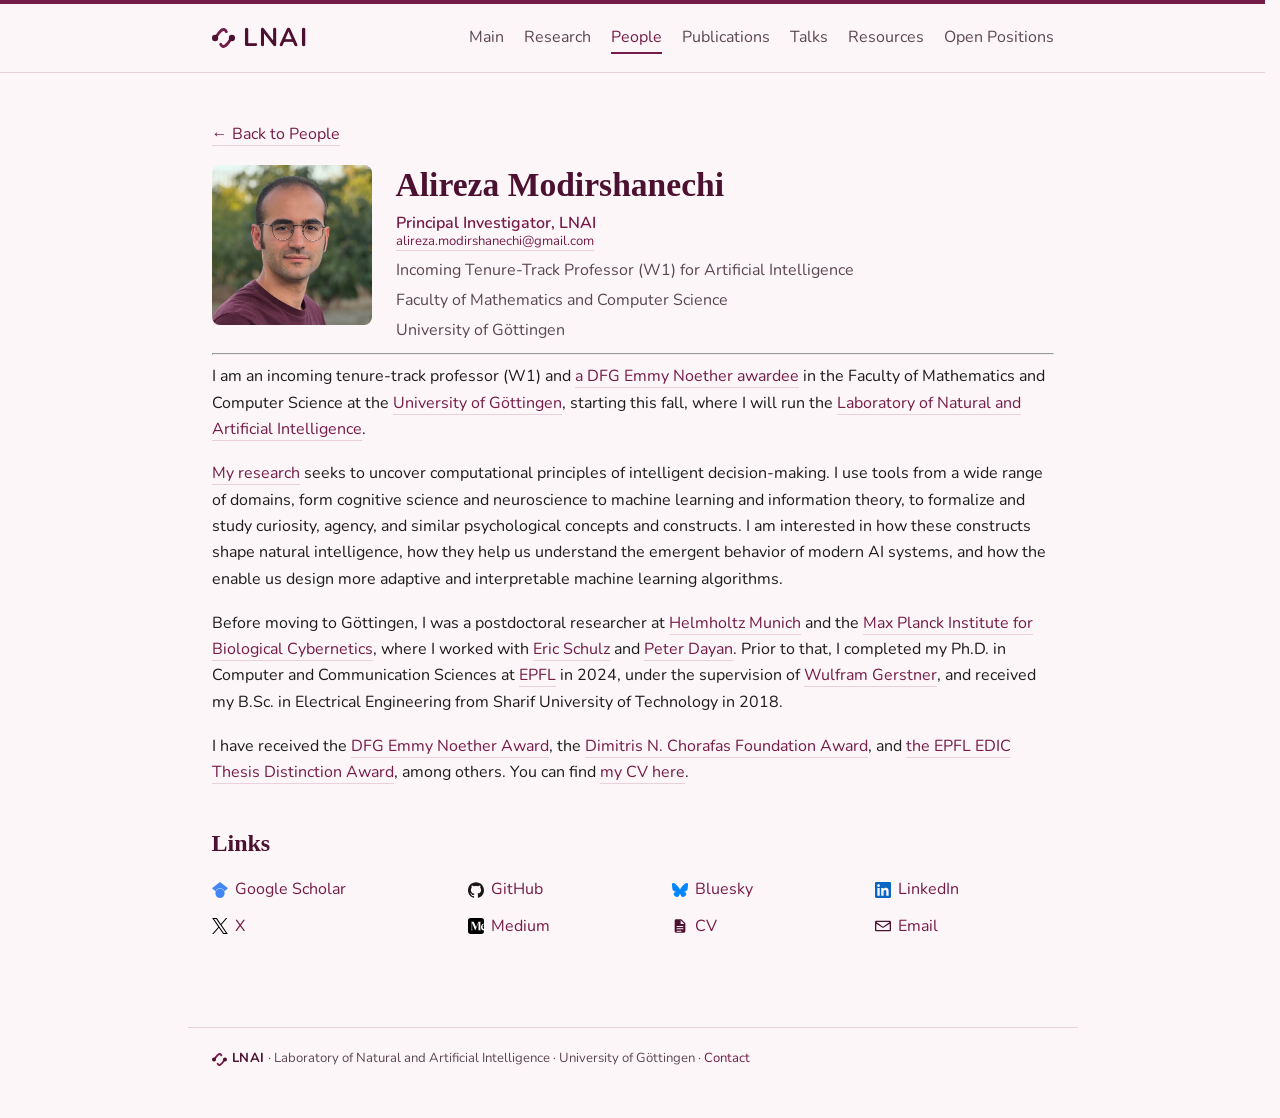
==== alireza.html @ 3a018d83 "small updates" ====
<!DOCTYPE html>
<html lang="en">
<head>
  <meta charset="utf-8">
  <meta name="viewport" content="width=device-width, initial-scale=1">
  <title>Alireza Modirshanechi — LNAI</title>
  <meta name="description" content="About Alireza Modirshanechi, Principal Investigator of LNAI.">
  <link rel="icon" href="img/favicon.svg" type="image/svg+xml">
  <link rel="preconnect" href="https://fonts.googleapis.com">
  <link rel="preconnect" href="https://fonts.gstatic.com" crossorigin>
  <link href="https://fonts.googleapis.com/css2?family=Nunito:ital,wght@0,400;0,600;0,700;0,800;1,400;1,700&display=swap" rel="stylesheet">
  <link rel="stylesheet" href="styles.css">
</head>
<body>
  <a class="skip-link" href="#content">Skip to content</a>

  <header class="site-header">
    <div class="site-header__inner">
      <a class="brand" href="index.html" aria-label="Laboratory of Natural and Artificial Intelligence — home">
        <img class="brand-icon" src="img/lnai-mark.svg" alt=""><span class="brand-word">LNAI</span>
      </a>
      <nav class="nav" aria-label="Primary">
        <a href="index.html">Main</a>
        <a href="research.html">Research</a>
        <a href="people.html" aria-current="page">People</a>
        <a href="publications.html">Publications</a>
        <a href="talks.html">Talks</a>
        <a href="resources.html">Resources</a>
        <a href="open-positions.html">Open Positions</a>
      </nav>
    </div>
  </header>

  <main id="content" tabindex="-1">
    <article class="card">
      <p><a href="people.html">← Back to People</a></p>

      <div class="pi-header">
        <img src="img/people/alireza.jpg" alt="Alireza Modirshanechi">
        <div class="pi-header-text">
          <h1>Alireza Modirshanechi</h1>
          <p class="role">Principal Investigator, LNAI</p>
          <p class="pi-email"><a href="mailto:alireza.modirshanechi@gmail.com" data-contact-email data-contact-email-text>alireza.modirshanechi@gmail.com</a></p>
          <p>Incoming Tenure-Track Professor (W1) for Artificial Intelligence</p>
          <p>Faculty of Mathematics and Computer Science</p>
          <p style="margin-bottom:0;">University of Göttingen</p>
        </div>
      </div>
      <hr class="rule">

      <p>
        I am an incoming tenure-track professor (W1) and <a href="https://www.dfg.de/en/research-funding/funding-initiative/ai-initiative/enp-projects">a DFG Emmy Noether awardee</a> in the Faculty of Mathematics and Computer Science at the <a href="https://www.uni-goettingen.de/en/1.html">University of Göttingen</a>, starting this fall, where I will run the <a href="index.html">Laboratory of Natural and Artificial Intelligence</a>.
      </p>

      <p>
        <a href="research.html">My research</a> seeks to uncover computational principles of intelligent decision-making.
        I use tools from a wide range of domains, form cognitive science and neuroscience to machine learning and information theory, to formalize and study curiosity, agency, and similar psychological concepts and constructs.
        I am interested in how these constructs shape natural intelligence, how they help us understand the emergent behavior of modern AI systems, and how the enable us design more adaptive and interpretable machine learning algorithms.
      </p>

      <p>
        Before moving to Göttingen, I was a postdoctoral researcher at <a href="https://www.helmholtz-munich.de/en/">Helmholtz Munich</a> and the <a href="https://www.kyb.tuebingen.mpg.de/de">Max Planck Institute for Biological Cybernetics</a>, where I worked with <a href="https://hcai-munich.com/eric.html">Eric Schulz</a> and <a href="https://www.mpg.de/12309370/biological-cybernetics-dayan">Peter Dayan</a>.
        Prior to that, I completed my Ph.D. in Computer and Communication Sciences at <a href="https://www.epfl.ch/en/">EPFL</a> in 2024, under the supervision of <a href="https://lcnwww.epfl.ch/gerstner/">Wulfram Gerstner</a>, and received my B.Sc. in Electrical Engineering from Sharif University of Technology in 2018.
      </p>

      <p>
        I have received the <a href="https://www.dfg.de/en/research-funding/funding-initiative/ai-initiative/enp-projects">DFG Emmy Noether Award</a>, the <a href="https://actu.epfl.ch/news/dimitris-n-chorafas-foundation-award-2024-alireza-/">Dimitris N. Chorafas Foundation Award</a>, and <a href="https://www.epfl.ch/education/phd/phd-awards/thesis-distinction/">the EPFL EDIC Thesis Distinction Award</a>, among others.
        You can find <a href="https://drive.google.com/file/d/1IviemqePbzxjohiMUHz2gRvx0_0wtVuL/view?usp=sharing" data-cv-link>my CV here</a>.
      </p>
      

      <h2>Links</h2>
      <div class="pi-links">
        <a class="link-row" href="https://scholar.google.ch/citations?user=ysDOYB8AAAAJ&hl=en"><img class="link-icon" src="img/icons/google-scholar.svg" alt="">Google Scholar</a>
        <a class="link-row" href="https://github.com/modirshanechi"><img class="link-icon" src="img/icons/github.svg" alt="">GitHub</a>
        <a class="link-row" href="https://bsky.app/profile/modirshanechi.bsky.social"><img class="link-icon" src="img/icons/bluesky.svg" alt="">Bluesky</a>
        <a class="link-row" href="https://www.linkedin.com/in/alireza-modirshanechi/"><img class="link-icon" src="img/icons/linkedin.svg" alt="">LinkedIn</a>
        <a class="link-row" href="https://x.com/modirshanechi"><img class="link-icon" src="img/icons/x.svg" alt="">X</a>
        <a class="link-row" href="https://a-modirshanechi.medium.com/"><img class="link-icon" src="img/icons/medium.svg" alt="">Medium</a>
        <a class="link-row" href="https://drive.google.com/file/d/1IviemqePbzxjohiMUHz2gRvx0_0wtVuL/view?usp=sharing" data-cv-link><img class="link-icon" src="img/icons/document.svg" alt="">CV</a>
        <a class="link-row" href="mailto:alireza.modirshanechi@gmail.com" data-contact-email><img class="link-icon" src="img/icons/mail.svg" alt="">Email</a>
      </div>

    </article>
  </main>

  <footer class="site-footer">
    <span class="lab-mark"><img class="lab-mark-icon" src="img/lnai-mark.svg" alt="">LNAI</span> · Laboratory of Natural and Artificial Intelligence · University of Göttingen ·
    <a href="mailto:alireza.modirshanechi@gmail.com" data-contact-email>Contact</a>
  </footer>
  <script src="site-config.js" defer></script>
</body>
</html>
---- styles.css ----
/* =========================================================================
   LNAI (Laboratory of Natural and Artificial Intelligence) — stylesheet
   Minimal, academic, hackable. No build step, no dependencies.

   To re-theme the whole site, edit the CSS variables in :root below.
   Palette is taken from Alireza Modirshanechi's personal site (wine / maroon).
   ========================================================================= */

:root {
  /* Brand colors (from sites.google.com/view/modirsha) */
  --brand:        #4C1130; /* deep wine — headings, lab name */
  --brand-bright: #741B47; /* wine-magenta — links, accents */
  --brand-dark:   #360C22; /* darker wine — hovers */
  --brand-tint:   #EAD1DC; /* soft pink tint — fills */

  /* Neutrals */
  --ink:        #1C1C1C;   /* body text */
  --ink-soft:   #5B4753;   /* secondary text, wine-tinted grey */
  --line:       #E3D3DA;   /* hairline borders */
  --bg:         #FDF6F8;   /* very light pink-tinted page background */

  /* Type — Nunito (loaded via Google Fonts) for body/UI text everywhere,
     paired with a Georgia serif for the big editorial headings (h1/h2) —
     same pairing used on sites.google.com/view/modirsha. One scale, same
     two families, on every page. */
  --sans:  "Nunito", -apple-system, BlinkMacSystemFont, "Segoe UI", Roboto,
           Helvetica, Arial, sans-serif;
  --serif: Georgia, "Iowan Old Style", "Times New Roman", serif;

  /* Type scale — matches the proportions of sites.google.com/view/modirsha
     (16px body, ~1.15rem lead, ~0.82rem small print). Reuse these
     everywhere instead of one-off sizes so the whole site reads as one
     scale. */
  --fs-base: 16px;
  --fs-lead: 1.15rem;
  --fs-sm:   0.82rem;

  /* Layout */
  --container: 890px;
}

/* ---------- Reset-ish ---------------------------------------------------- */
*, *::before, *::after { box-sizing: border-box; }

html { -webkit-text-size-adjust: 100%; scrollbar-gutter: stable; }

body {
  margin: 0;
  font-family: var(--sans);
  font-size: var(--fs-base);
  line-height: 1.65;
  color: var(--ink);
  background: var(--bg);
  border-top: 4px solid var(--brand-bright);
}

/* ---------- Accessibility ----------------------------------------------- */
.skip-link {
  position: absolute;
  left: -9999px;
  top: 0;
  background: var(--brand);
  color: #fff;
  padding: 10px 16px;
  z-index: 100;
}
.skip-link:focus { left: 8px; top: 8px; }

:focus-visible {
  outline: 3px solid var(--brand-bright);
  outline-offset: 2px;
}
main:focus { outline: none; }

/* ---------- Header / nav ------------------------------------------------- */
.site-header {
  background: var(--bg);
  border-bottom: 1px solid var(--line);
}

.site-header__inner {
  max-width: var(--container);
  margin: 0 auto;
  padding: 18px 24px;
  display: flex;
  flex-wrap: wrap;
  align-items: center;
  justify-content: space-between;
  gap: 12px 24px;
}

.brand {
  text-decoration: none;
  border-bottom: 0;
  display: inline-flex;
  align-items: center;
  gap: 0.5em;
}
.brand-icon { height: 20px; width: auto; display: block; }
.brand-word {
  font-size: 1.6rem;
  font-weight: 700;
  color: var(--brand);
  letter-spacing: 0.06em;
  line-height: 1;
}
.brand:hover { opacity: 0.8; }

/* reusable inline "LNAI" mark for footers etc. */
.lab-mark {
  display: inline-flex;
  align-items: center;
  vertical-align: middle;
  gap: 0.35em;
  white-space: nowrap;
  color: var(--brand);
  font-weight: 700;
  letter-spacing: 0.04em;
}
.lab-mark-icon { height: 13px; width: auto; display: block; }

.nav {
  display: flex;
  flex-wrap: wrap;
  gap: 4px 20px;
}
.nav a {
  font-size: 1rem;
  color: var(--ink-soft);
  text-decoration: none;
  padding: 2px 0;
  border-bottom: 2px solid transparent;
}
.nav a:hover { color: var(--brand-bright); }
.nav a[aria-current="page"] {
  color: var(--brand-bright);
  border-bottom-color: var(--brand-bright);
}

/* ---------- Main content area ------------------------------------------- */
main {
  max-width: var(--container);
  margin: 40px auto;
  padding: 0 24px;
}

.card {
  padding: 8px 0 48px;
}

/* ---------- Photo / figure ---------------------------------------------- */
.photo {
  margin: 2rem 0 0;
}
.photo img {
  display: block;
  width: 100%;
  height: auto;
  border-radius: 4px;
}
.photo figcaption {
  margin-top: 8px;
  color: var(--ink-soft);
  font-size: var(--fs-sm);
}

/* ---------- Typography --------------------------------------------------- */
h1 {
  font-family: var(--serif);
  font-weight: 700;
  font-size: 2.1rem;
  line-height: 1.2;
  color: var(--brand);
  margin: 0 0 0.5rem;
}
h1 + .rule {
  width: 64px;
  height: 3px;
  background: var(--brand-bright);
  border: 0;
  margin: 0 0 1.6rem;
}

h2 {
  font-family: var(--serif);
  font-weight: 700;
  font-size: 1.5rem;
  color: var(--brand);
  margin: 2.4rem 0 0.8rem;
}

h3 {
  font-size: 1.05rem;
  font-weight: 600;
  color: var(--ink);
  margin: 1.6rem 0 0.3rem;
}

p { margin: 0 0 1.1rem; }

.lead {
  font-size: var(--fs-lead);
  color: var(--ink-soft);
  line-height: 1.6;
}

.small { font-size: var(--fs-sm); }

a {
  color: var(--brand-bright);
  text-decoration: none;
  border-bottom: 1px solid var(--brand-tint);
}
a:hover { color: var(--brand-dark); border-bottom-color: var(--brand-bright); }

strong { color: var(--brand); }

/* ---------- Challenges list (Main page) --------------------------------- */
.challenges {
  margin: 0.8rem 0 0 1.2rem;
  padding: 0;
}
.challenges li {
  margin-bottom: 0.5rem;
}
.challenges .label {
  font-weight: 600;
  color: var(--brand);
}
.challenges li::marker,
.doclist li::marker { color: var(--brand); }

/* ---------- Featured PI card (People page) -------------------------------- */
.pi-feature {
  display: flex;
  align-items: center;
  gap: 24px;
  flex-wrap: wrap;
  padding: 20px 24px;
  margin: 1.2rem 0 2.2rem;
  background: rgba(76,17,48,0.04);
  border: 1px solid var(--line);
  border-radius: 6px;
}
.pi-feature img {
  width: 100px;
  height: 100px;
  object-fit: cover;
  border-radius: 50%;
  flex-shrink: 0;
}
.pi-feature .name { font-weight: 600; color: var(--brand); font-size: 1.1rem; }
.pi-feature .role { color: var(--ink-soft); margin-top: 2px; }
.pi-feature .links { margin-top: 6px; font-size: var(--fs-sm); }

/* ---------- People grid (open positions) ---------------------------------- */
.people-grid {
  display: grid;
  grid-template-columns: repeat(3, 1fr);
  gap: 28px 24px;
  margin: 1.2rem 0 0;
}
.person {
  text-align: center;
}
.person .avatar {
  display: flex;
  align-items: center;
  justify-content: center;
  width: 110px;
  height: 110px;
  margin: 0 auto 12px;
  border-radius: 50%;
  background: var(--brand-tint);
  color: var(--brand-dark);
  font-size: 1.6rem;
  font-weight: 700;
  object-fit: cover;
  overflow: hidden;
}
.person .name { font-weight: 600; color: var(--brand); }
.person .role { font-size: var(--fs-sm); color: var(--ink-soft); }
.person .links { font-size: var(--fs-sm); margin-top: 4px; }

/* Open position slots — a hollow dashed circle that reads as an invitation */
.person--open .avatar {
  background: transparent;
  border: 2px solid var(--brand);
  color: var(--brand);
}
.person--open .avatar-icon { width: 56px; height: 56px; }

/* ---------- Reading list (Resources page) -------------------------------- */
/* Each entry: linked title, then an italic byline, then an optional bold
   note — same stack and square-bullet indent as the personal site. */
.doclist { list-style: square; margin: 0.6rem 0 0 1.1rem; padding: 0; }
.doclist li { margin-bottom: 0.55rem; }
.doclist .byline,
.doclist .note {
  display: block;
  font-size: var(--fs-sm);
  line-height: 1.3;
  color: var(--ink-soft);
}
.doclist .byline { font-style: italic; margin-top: 1px; }
.doclist .note { font-weight: 700; margin-top: 1px; }
.acro { color: var(--brand); font-weight: 700; }

/* ---------- Publication list (title / authors / venue stacked) ---------- */
.pub-list { list-style: none; margin: 0.8rem 0 0; padding: 0; }
.pub-list li {
  padding: 8px 8px;
  margin: 0 -8px;
  border-bottom: 1px solid var(--line);
  border-radius: 4px;
  transition: background-color 0.15s ease;
}
.pub-list li:hover { background: rgba(76,17,48,0.035); }
.pub-list li:last-child { border-bottom: 0; }
.pub-title { display: block; font-weight: 600; color: var(--brand); line-height: 1.3; }

/* Entries with a journal-cover thumbnail (see Publications page) */
.pub-item--cover { display: flex; flex-direction: row-reverse; gap: 14px; align-items: flex-start; }
.pub-cover {
  width: 64px;
  height: auto;
  border-radius: 3px;
  border: 1px solid var(--line);
  flex-shrink: 0;
  margin-top: 2px;
}
.pub-item--cover .pub-body { flex: 1; min-width: 0; }

/* Key Publications — highlighted card, star-marked titles */
.pub-list--key {
  background: rgba(76,17,48,0.045);
  border: 1px solid var(--line);
  border-radius: 6px;
  padding: 4px 14px;
  margin-top: 1rem;
}
.pub-list--key li:hover { background: rgba(76,17,48,0.06); }
.pub-list--key .pub-title::before {
  content: "★";
  display: inline-block;
  margin-right: 0.4em;
  color: var(--brand-bright);
  font-size: 0.8em;
}
/* authors/venue/extra are indented under the title, like on the personal site */
.pub-authors,
.pub-venue,
.pub-extra {
  display: block;
  margin-top: 1px;
  padding-left: 1rem;
  color: var(--ink-soft);
  font-size: var(--fs-sm);
  font-style: italic;
  line-height: 1.3;
}
.pub-extra { font-style: normal; }

/* ---------- Homepage figure (robot + brain mark) --------------------------- */
.home-figure {
  margin: 2rem 0;
  text-align: center;
}
.home-figure img {
  display: block;
  width: 100%;
  max-width: 300px;
  height: auto;
  margin: 0 auto;
}

/* ---------- Hero illustration (Resources page) --------------------------- */
.hero-figure {
  margin: 0.4rem 0 1.6rem;
  text-align: center;
}
.hero-illustration {
  display: block;
  width: 100%;
  max-width: 380px;
  height: auto;
  border-radius: 6px;
  margin: 0 auto;
}
/* wide banner-shaped figures (e.g. a strip of portraits) span the full
   content width instead of being capped like a small square illustration */
.hero-figure--banner .hero-illustration {
  max-width: 100%;
  aspect-ratio: 4 / 1;
  object-fit: cover;
}

/* ---------- Resource sections (Resources page) ---------------------------
   Each topic gets its own tinted card with alternating background, echoing
   the banded sections of the personal site while staying inside our card
   system rather than going full-bleed. */
.resource-block {
  position: relative;
  padding: 1.5rem 1.75rem;
  margin: 0 0 1.75rem;
  border-radius: 8px;
}
.resource-block h2 { margin-top: 0; }
.resource-block:nth-of-type(odd) {
  background: rgba(76,17,48,0.05);
}
.resource-block:nth-of-type(even) {
  background: rgba(234,209,220,0.32);
}

/* Domain icon (Research page) — tucked into the bottom-right corner of
   each box; extra bottom padding keeps it clear of the list above it. */
.resource-block:has(.block-icon) { padding-bottom: 4.75rem; }
.block-icon {
  position: absolute;
  right: 1.6rem;
  bottom: 1.3rem;
  width: 46px;
  height: auto;
  opacity: 0.92;
}
/* the brain/robot illustrations read smaller than the sigma glyph at the
   same width, so give them a bit more size to feel visually consistent */
.block-icon[src$="brain.svg"],
.block-icon[src$="robot.svg"] {
  width: 62px;
}
.hero-figure figcaption {
  margin-top: 8px;
  color: var(--ink-soft);
  font-size: var(--fs-sm);
  font-style: italic;
}

/* ---------- PI subpage header -------------------------------------------- */
.pi-header {
  display: flex;
  gap: 24px;
  align-items: flex-start;
  flex-wrap: wrap;
  margin-bottom: 0.6rem;
}
.pi-header img {
  width: 160px;
  height: 160px;
  object-fit: cover;
  border-radius: 8px;
  flex-shrink: 0;
}
.pi-header .pi-header-text { flex: 1; min-width: 240px; }
.pi-header h1 { margin-bottom: 0.5rem; }
.pi-header .pi-header-text p {
  margin: 0 0 0.25rem;
  color: var(--ink-soft);
}
.pi-header .pi-header-text .role {
  color: var(--brand-bright);
  font-weight: 600;
  line-height: 1.2;
  margin-bottom: 0.1rem;
}
.pi-header .pi-header-text .pi-email {
  font-size: var(--fs-sm);
  line-height: 1.2;
  margin-bottom: 0.4rem;
}

.pi-links { display: grid; grid-template-columns: repeat(4, auto); gap: 10px 28px; margin-top: 8px; }
.pi-links .link-row { display: inline-flex; align-items: center; gap: 0.45em; border-bottom: 0; }
.pi-links .arrow { color: var(--ink-soft); }
.pi-links .link-icon { width: 16px; height: 16px; }

/* ---------- Talk cards with thumbnails ------------------------------------ */
.talk-grid {
  display: grid;
  grid-template-columns: repeat(auto-fill, minmax(260px, 1fr));
  gap: 28px 24px;
  margin: 1.2rem 0 0;
}
.talk-card {
  display: block;
  text-decoration: none;
  border-bottom: 0;
}
.talk-card img {
  width: 100%;
  height: auto;
  aspect-ratio: 16 / 9;
  object-fit: cover;
  border-radius: 4px;
  border: 1px solid var(--line);
  display: block;
  margin-bottom: 10px;
}
.talk-card .talk-title { font-weight: 600; color: var(--brand); display: block; }
.talk-card .talk-meta { color: var(--ink-soft); font-size: var(--fs-sm); display: block; margin-top: 2px; }
.talk-card:hover .talk-title { color: var(--brand-bright); }
.talk-card:hover img { opacity: 0.88; }

/* ---------- Simple link lists (Open Positions / Talks) ------------------ */
.linklist { list-style: none; margin: 0.4rem 0 0; padding: 0; }
.linklist li { padding: 7px 0; border-bottom: 1px solid var(--line); }
.linklist li:last-child { border-bottom: 0; }
.linklist .meta { color: var(--ink-soft); font-size: var(--fs-sm); }

/* ---------- Callout (Open Positions) ------------------------------------ */
.callout {
  background: rgba(76,17,48,0.05);
  border: 1px solid var(--line);
  border-radius: 4px;
  padding: 20px 24px;
  margin: 1.4rem 0;
}

.button {
  display: inline-block;
  background: var(--brand);
  color: #fff;
  padding: 11px 22px;
  border-radius: 4px;
  border: 0;
  text-decoration: none;
  font-weight: 600;
}
.button:hover { background: var(--brand-dark); color: #fff; }

/* editorial helper for placeholders you should fill in */
.todo {
  background: #fffbe6;
  border: 1px dashed #d6c560;
  color: #6b5d00;
  font-size: var(--fs-sm);
  padding: 2px 7px;
  border-radius: 3px;
}

/* ---------- Footer ------------------------------------------------------- */
.site-footer {
  max-width: var(--container);
  margin: 8px auto 48px;
  padding: 20px 24px 0;
  border-top: 1px solid var(--line);
  color: var(--ink-soft);
  font-size: var(--fs-sm);
}
.site-footer a { border-bottom: 0; }

/* ---------- Responsive --------------------------------------------------- */
@media (max-width: 640px) {
  body { font-size: 15px; }
  h1 { font-size: 1.6rem; }
  .site-header__inner { padding: 16px 20px; }
  main { padding: 0 16px; }
  .people-grid { grid-template-columns: repeat(2, 1fr); }
  .pi-feature { text-align: center; justify-content: center; }
  .pi-links { grid-template-columns: repeat(2, auto); }
}
@media (max-width: 420px) {
  .people-grid { grid-template-columns: 1fr; }
  .pi-links { grid-template-columns: 1fr; }
}
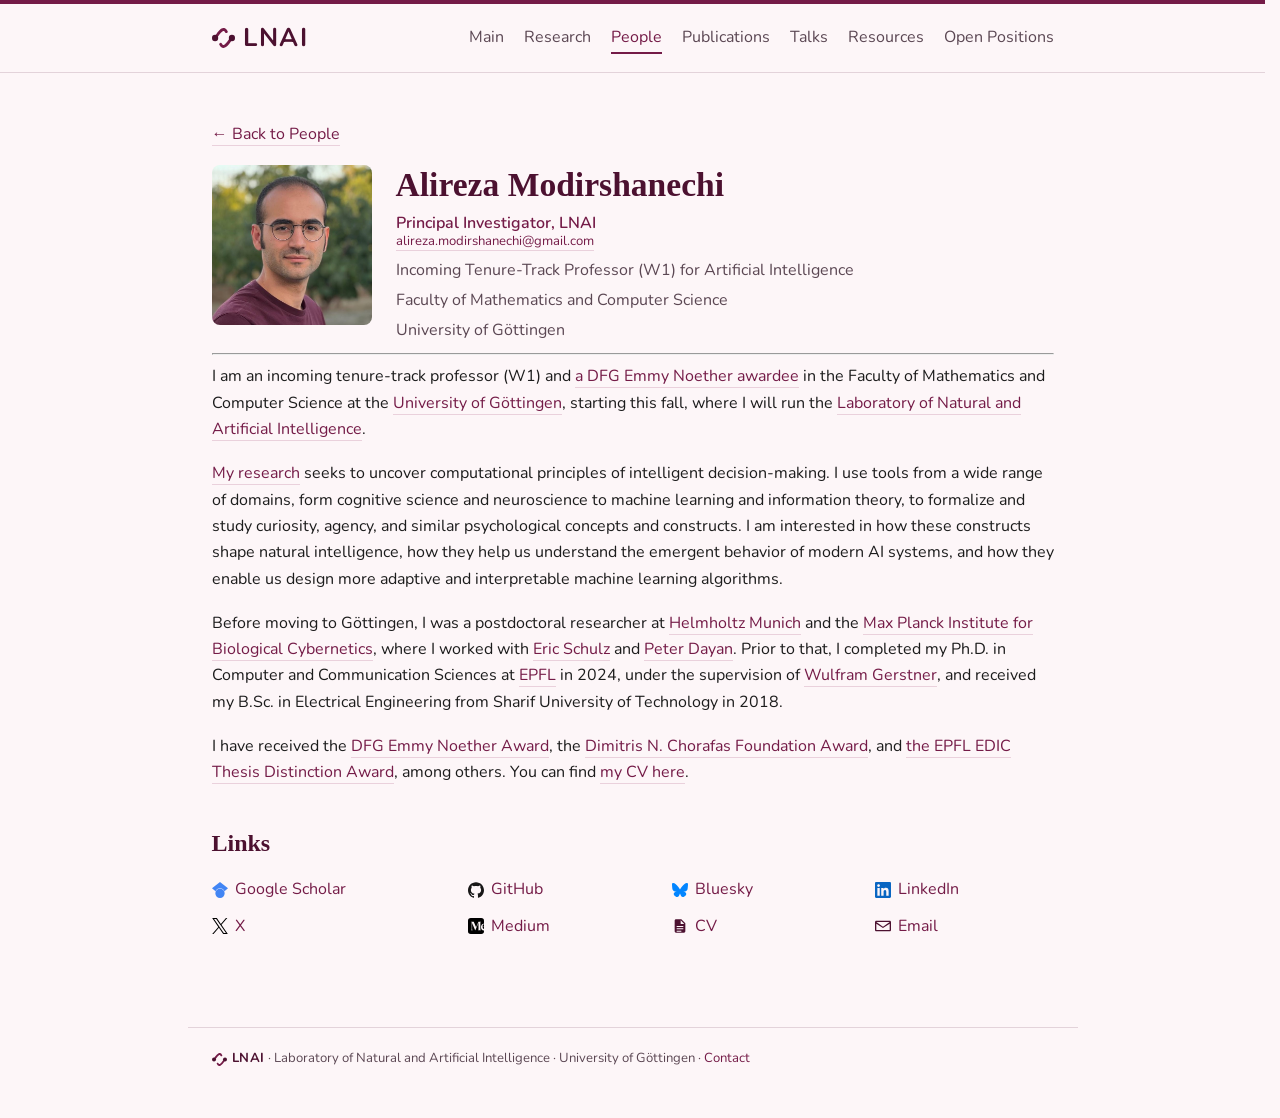
==== commit 6db85f01: "updated CV" ====
--- a/alireza.html
+++ b/alireza.html
@@ -55,7 +55,7 @@
       <p>
         <a href="research.html">My research</a> seeks to uncover computational principles of intelligent decision-making.
         I use tools from a wide range of domains, form cognitive science and neuroscience to machine learning and information theory, to formalize and study curiosity, agency, and similar psychological concepts and constructs.
-        I am interested in how these constructs shape natural intelligence, how they help us understand the emergent behavior of modern AI systems, and how the enable us design more adaptive and interpretable machine learning algorithms.
+        I am interested in how these constructs shape natural intelligence, how they help us understand the emergent behavior of modern AI systems, and how they enable us design more adaptive and interpretable machine learning algorithms.
       </p>
 
       <p>
@@ -65,7 +65,7 @@
 
       <p>
         I have received the <a href="https://www.dfg.de/en/research-funding/funding-initiative/ai-initiative/enp-projects">DFG Emmy Noether Award</a>, the <a href="https://actu.epfl.ch/news/dimitris-n-chorafas-foundation-award-2024-alireza-/">Dimitris N. Chorafas Foundation Award</a>, and <a href="https://www.epfl.ch/education/phd/phd-awards/thesis-distinction/">the EPFL EDIC Thesis Distinction Award</a>, among others.
-        You can find <a href="https://drive.google.com/file/d/1IviemqePbzxjohiMUHz2gRvx0_0wtVuL/view?usp=sharing" data-cv-link>my CV here</a>.
+        You can find <a href="people/alireza/cv.pdf" data-cv-link>my CV here</a>.
       </p>
       
 
@@ -77,7 +77,7 @@
         <a class="link-row" href="https://www.linkedin.com/in/alireza-modirshanechi/"><img class="link-icon" src="img/icons/linkedin.svg" alt="">LinkedIn</a>
         <a class="link-row" href="https://x.com/modirshanechi"><img class="link-icon" src="img/icons/x.svg" alt="">X</a>
         <a class="link-row" href="https://a-modirshanechi.medium.com/"><img class="link-icon" src="img/icons/medium.svg" alt="">Medium</a>
-        <a class="link-row" href="https://drive.google.com/file/d/1IviemqePbzxjohiMUHz2gRvx0_0wtVuL/view?usp=sharing" data-cv-link><img class="link-icon" src="img/icons/document.svg" alt="">CV</a>
+        <a class="link-row" href="people/alireza/cv.pdf" data-cv-link><img class="link-icon" src="img/icons/document.svg" alt="">CV</a>
         <a class="link-row" href="mailto:alireza.modirshanechi@gmail.com" data-contact-email><img class="link-icon" src="img/icons/mail.svg" alt="">Email</a>
       </div>
 
--- a/styles.css
+++ b/styles.css
@@ -529,6 +529,24 @@
 }
 .button:hover { background: var(--brand-dark); color: #fff; }
 
+.button--ad {
+  display: inline-flex;
+  align-items: center;
+  gap: 7px;
+  border-radius: 999px;
+  padding: 9px 20px 9px 18px;
+  font-size: var(--fs-sm);
+  box-shadow: 0 2px 8px rgba(76,17,48,0.28);
+  transition: transform 0.15s ease, box-shadow 0.15s ease, background 0.15s ease;
+}
+.button--ad svg { width: 14px; height: 14px; flex: none; transition: transform 0.15s ease; }
+.button--ad:hover {
+  background: var(--brand-bright);
+  transform: translateY(-1px);
+  box-shadow: 0 4px 12px rgba(76,17,48,0.36);
+}
+.button--ad:hover svg { transform: translateX(2px); }
+
 /* editorial helper for placeholders you should fill in */
 .todo {
   background: #fffbe6;
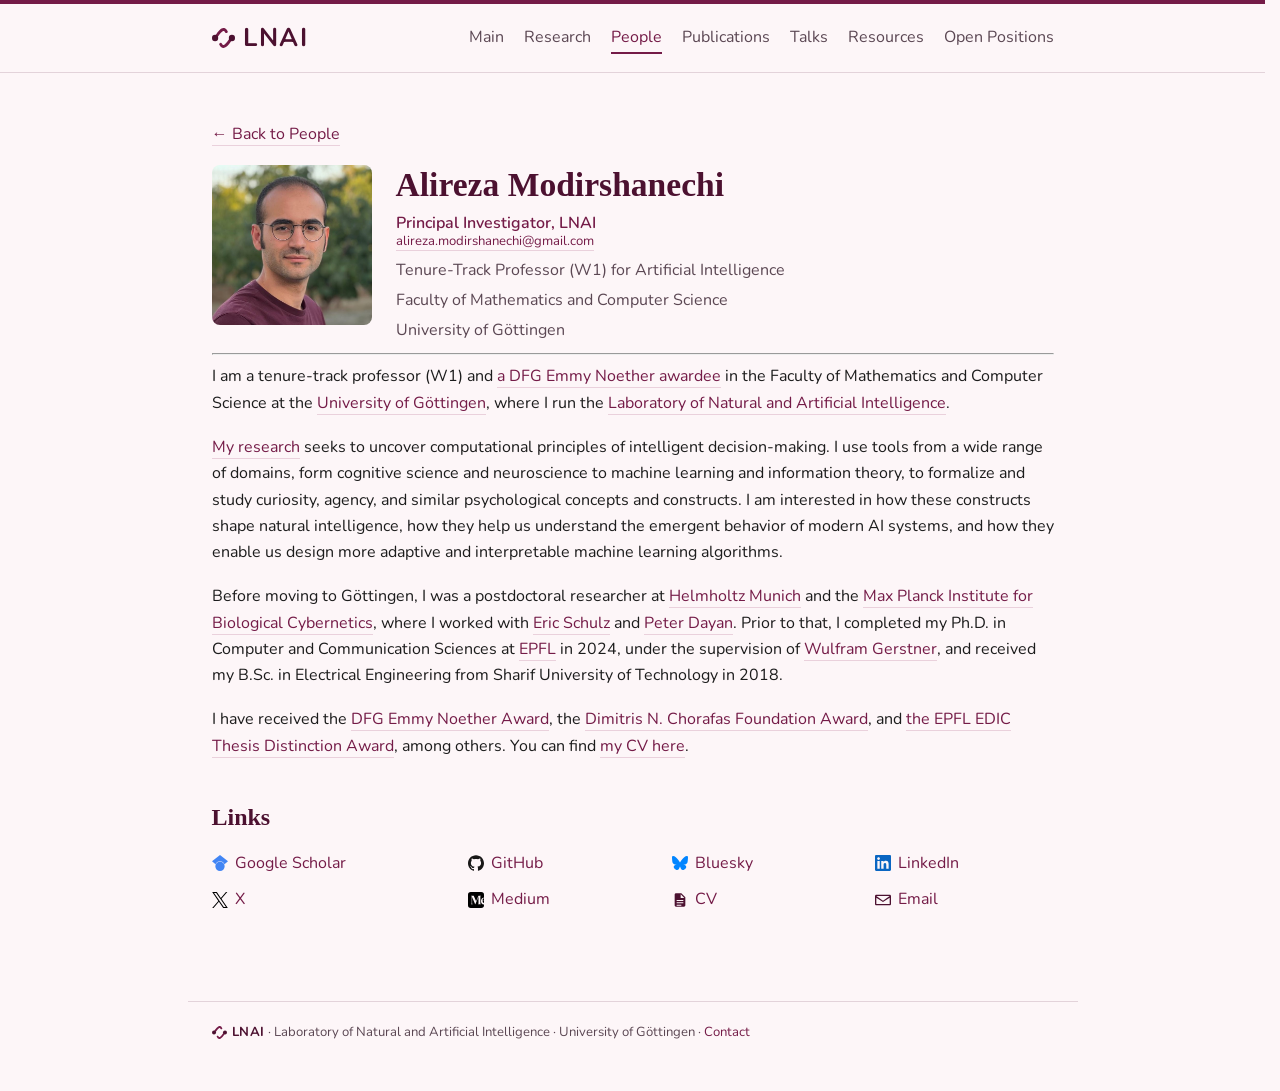
==== commit 24142b55: "small updates" ====
--- a/alireza.html
+++ b/alireza.html
@@ -41,7 +41,7 @@
           <h1>Alireza Modirshanechi</h1>
           <p class="role">Principal Investigator, LNAI</p>
           <p class="pi-email"><a href="mailto:alireza.modirshanechi@gmail.com" data-contact-email data-contact-email-text>alireza.modirshanechi@gmail.com</a></p>
-          <p>Incoming Tenure-Track Professor (W1) for Artificial Intelligence</p>
+          <p>Tenure-Track Professor (W1) for Artificial Intelligence</p>
           <p>Faculty of Mathematics and Computer Science</p>
           <p style="margin-bottom:0;">University of Göttingen</p>
         </div>
@@ -49,7 +49,7 @@
       <hr class="rule">
 
       <p>
-        I am an incoming tenure-track professor (W1) and <a href="https://www.dfg.de/en/research-funding/funding-initiative/ai-initiative/enp-projects">a DFG Emmy Noether awardee</a> in the Faculty of Mathematics and Computer Science at the <a href="https://www.uni-goettingen.de/en/1.html">University of Göttingen</a>, starting this fall, where I will run the <a href="index.html">Laboratory of Natural and Artificial Intelligence</a>.
+        I am a tenure-track professor (W1) and <a href="https://www.dfg.de/en/research-funding/funding-initiative/ai-initiative/enp-projects">a DFG Emmy Noether awardee</a> in the Faculty of Mathematics and Computer Science at the <a href="https://www.uni-goettingen.de/en/1.html">University of Göttingen</a>, where I run the <a href="index.html">Laboratory of Natural and Artificial Intelligence</a>.
       </p>
 
       <p>
--- a/styles.css
+++ b/styles.css
@@ -361,6 +361,19 @@
 }
 .pub-extra { font-style: normal; }
 
+.pub-badge {
+  display: inline-block;
+  margin: 4px 0 0 1rem;
+  padding: 1px 10px;
+  background: var(--brand-tint);
+  color: var(--brand);
+  font-weight: 700;
+  font-style: normal;
+  font-size: 0.7rem;
+  letter-spacing: 0.02em;
+  border-radius: 999px;
+}
+
 /* ---------- Homepage figure (robot + brain mark) --------------------------- */
 .home-figure {
   margin: 2rem 0;
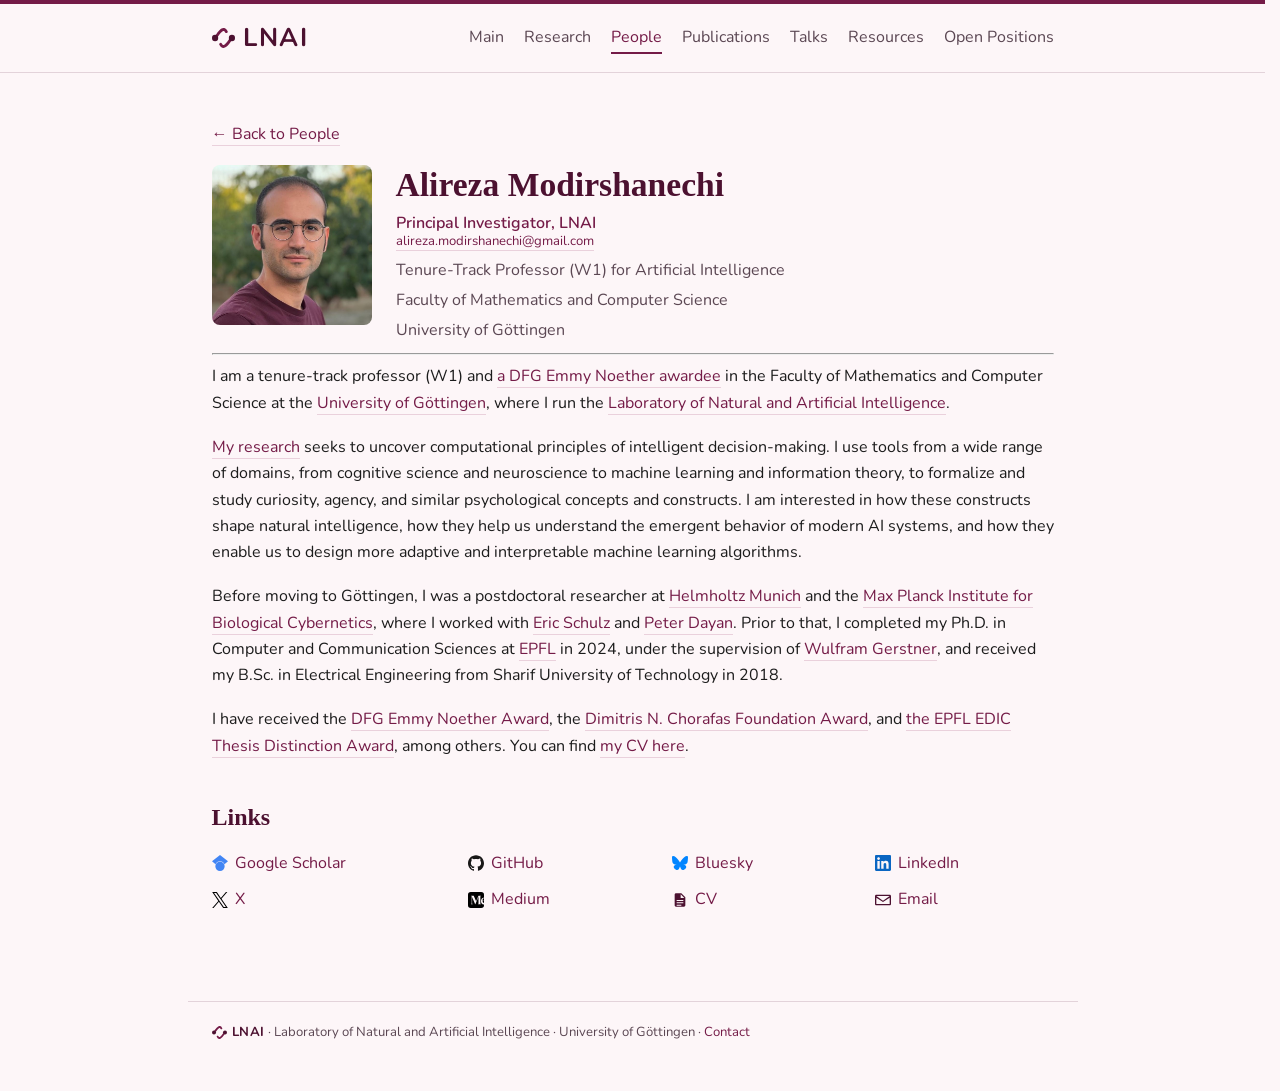
==== commit 8a5531a0: "typos fixed" ====
--- a/alireza.html
+++ b/alireza.html
@@ -54,8 +54,8 @@
 
       <p>
         <a href="research.html">My research</a> seeks to uncover computational principles of intelligent decision-making.
-        I use tools from a wide range of domains, form cognitive science and neuroscience to machine learning and information theory, to formalize and study curiosity, agency, and similar psychological concepts and constructs.
-        I am interested in how these constructs shape natural intelligence, how they help us understand the emergent behavior of modern AI systems, and how they enable us design more adaptive and interpretable machine learning algorithms.
+        I use tools from a wide range of domains, from cognitive science and neuroscience to machine learning and information theory, to formalize and study curiosity, agency, and similar psychological concepts and constructs.
+        I am interested in how these constructs shape natural intelligence, how they help us understand the emergent behavior of modern AI systems, and how they enable us to design more adaptive and interpretable machine learning algorithms.
       </p>
 
       <p>
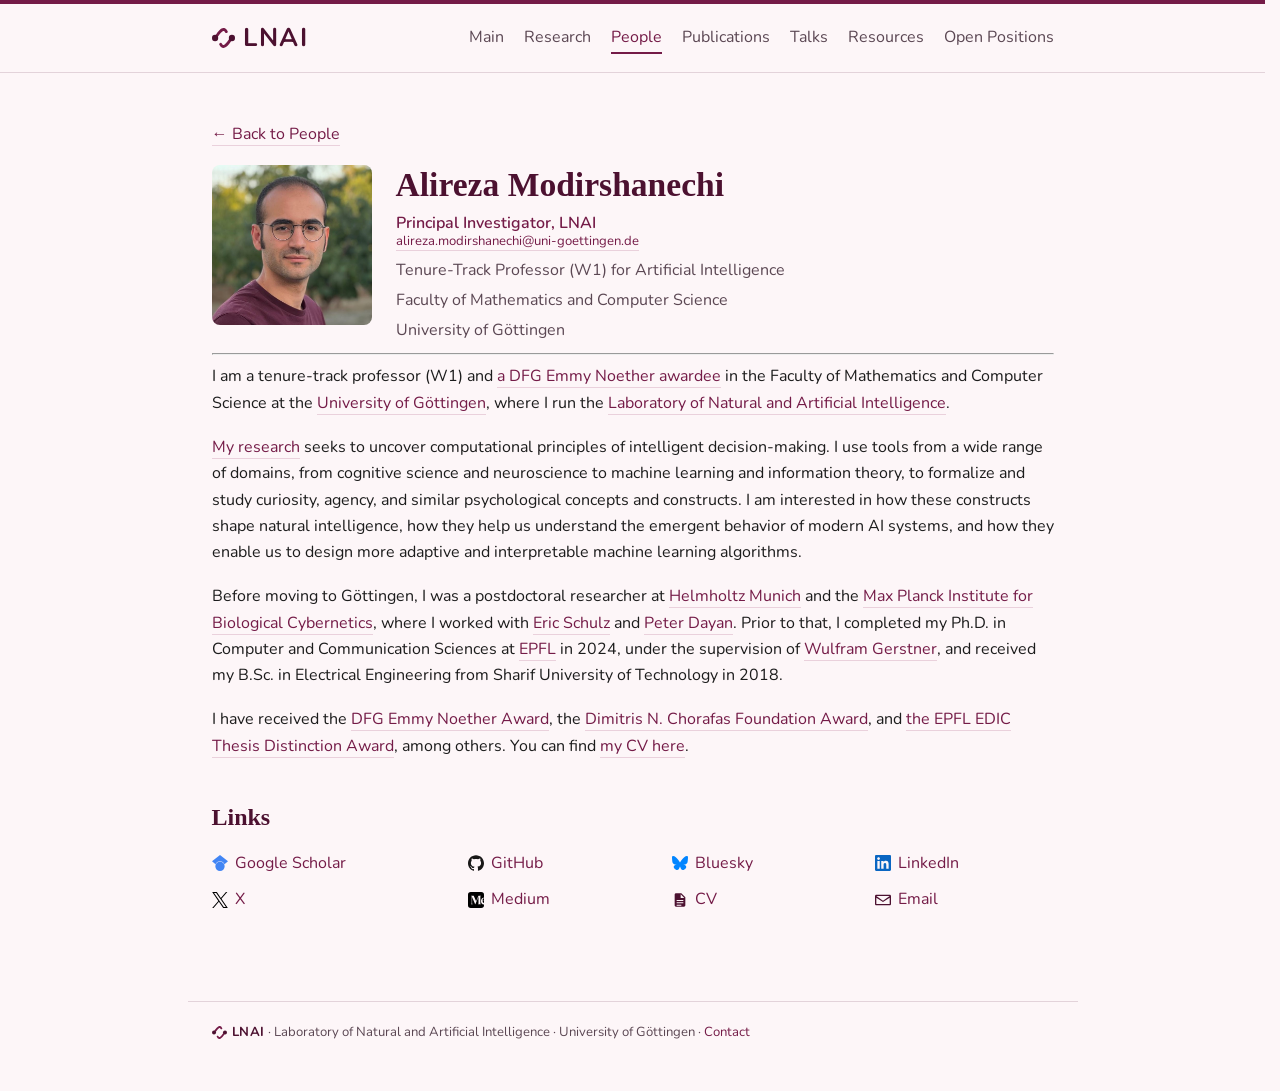
==== commit da404858: "typos fixed" ====
--- a/alireza.html
+++ b/alireza.html
@@ -40,7 +40,7 @@
         <div class="pi-header-text">
           <h1>Alireza Modirshanechi</h1>
           <p class="role">Principal Investigator, LNAI</p>
-          <p class="pi-email"><a href="mailto:alireza.modirshanechi@gmail.com" data-contact-email data-contact-email-text>alireza.modirshanechi@gmail.com</a></p>
+          <p class="pi-email"><a href="mailto:alireza.modirshanechi@uni-goettingen.de" data-contact-email data-contact-email-text>alireza.modirshanechi@uni-goettingen.de</a></p>
           <p>Tenure-Track Professor (W1) for Artificial Intelligence</p>
           <p>Faculty of Mathematics and Computer Science</p>
           <p style="margin-bottom:0;">University of Göttingen</p>
@@ -78,7 +78,7 @@
         <a class="link-row" href="https://x.com/modirshanechi"><img class="link-icon" src="img/icons/x.svg" alt="">X</a>
         <a class="link-row" href="https://a-modirshanechi.medium.com/"><img class="link-icon" src="img/icons/medium.svg" alt="">Medium</a>
         <a class="link-row" href="people/alireza/cv.pdf" data-cv-link><img class="link-icon" src="img/icons/document.svg" alt="">CV</a>
-        <a class="link-row" href="mailto:alireza.modirshanechi@gmail.com" data-contact-email><img class="link-icon" src="img/icons/mail.svg" alt="">Email</a>
+        <a class="link-row" href="mailto:alireza.modirshanechi@uni-goettingen.de" data-contact-email><img class="link-icon" src="img/icons/mail.svg" alt="">Email</a>
       </div>
 
     </article>
@@ -86,7 +86,7 @@
 
   <footer class="site-footer">
     <span class="lab-mark"><img class="lab-mark-icon" src="img/lnai-mark.svg" alt="">LNAI</span> · Laboratory of Natural and Artificial Intelligence · University of Göttingen ·
-    <a href="mailto:alireza.modirshanechi@gmail.com" data-contact-email>Contact</a>
+    <a href="mailto:alireza.modirshanechi@uni-goettingen.de" data-contact-email>Contact</a>
   </footer>
   <script src="site-config.js" defer></script>
 </body>
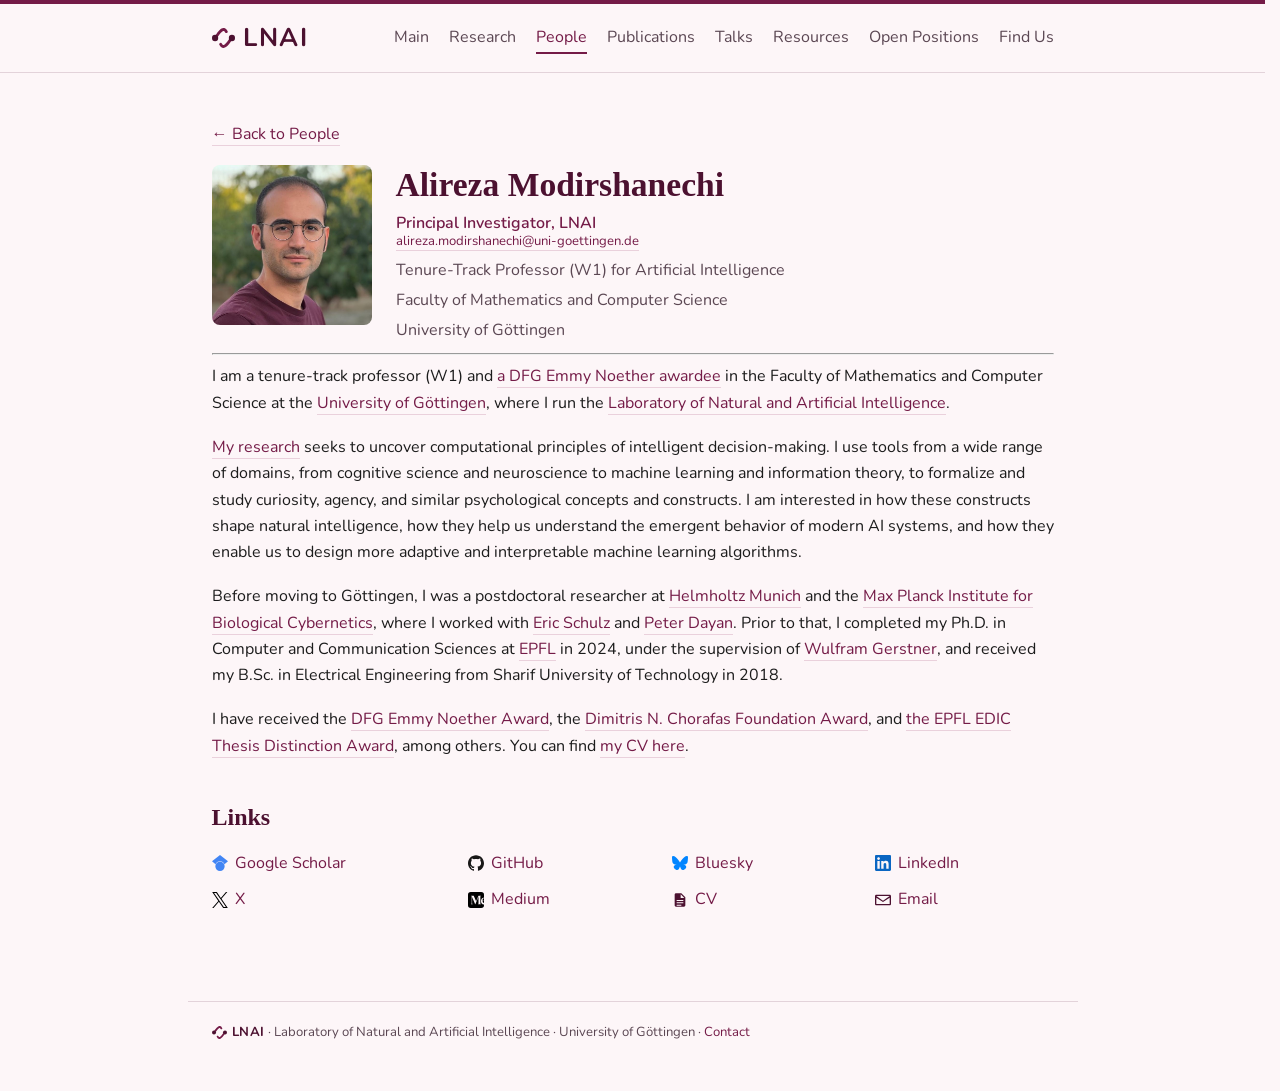
==== commit 2b5fe613: "update" ====
--- a/alireza.html
+++ b/alireza.html
@@ -27,6 +27,7 @@
         <a href="talks.html">Talks</a>
         <a href="resources.html">Resources</a>
         <a href="open-positions.html">Open Positions</a>
+        <a href="find-us.html">Find Us</a>
       </nav>
     </div>
   </header>
--- a/styles.css
+++ b/styles.css
@@ -595,3 +595,22 @@
   .people-grid { grid-template-columns: 1fr; }
   .pi-links { grid-template-columns: 1fr; }
 }
+
+/* ---------- Find us page ------------------------------------------------- */
+.map-embed {
+  display: block;
+  width: 100%;
+  height: 340px;
+  border: 0;
+  border-radius: 4px;
+  margin-top: 1rem;
+}
+.photo-pair {
+  display: grid;
+  grid-template-columns: 1fr 1fr;
+  gap: 8px;
+}
+@media (max-width: 640px) {
+  .photo-pair { grid-template-columns: 1fr; }
+}
+.photo-pair img { height: 100%; object-fit: cover; }
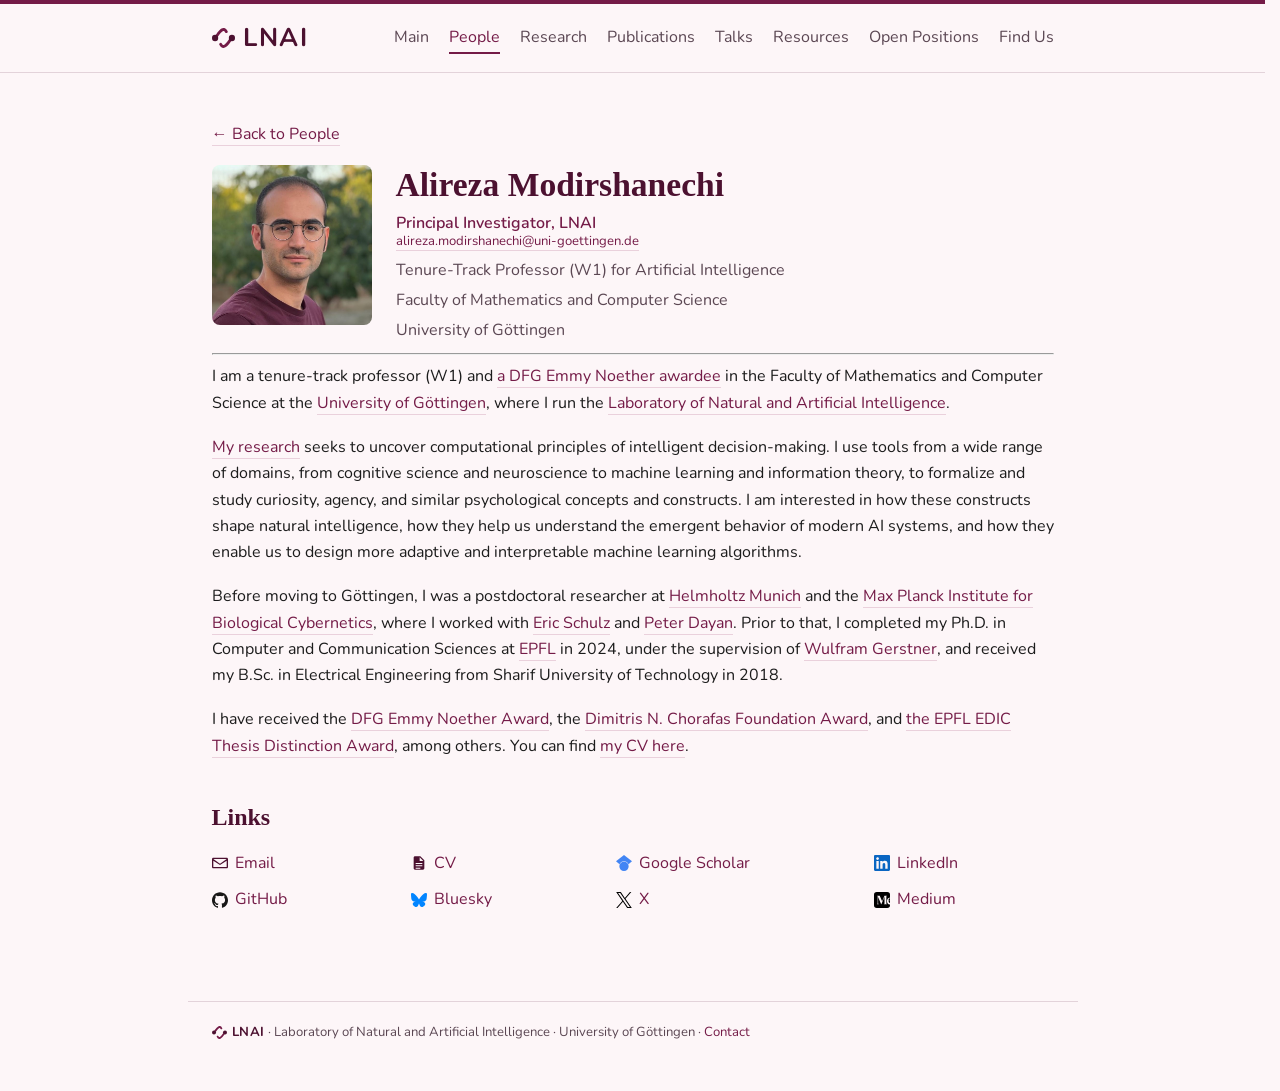
==== commit 99e958f4: "updated people" ====
--- a/alireza.html
+++ b/alireza.html
@@ -21,8 +21,8 @@
       </a>
       <nav class="nav" aria-label="Primary">
         <a href="index.html">Main</a>
+        <a href="people.html" aria-current="page">People</a>
         <a href="research.html">Research</a>
-        <a href="people.html" aria-current="page">People</a>
         <a href="publications.html">Publications</a>
         <a href="talks.html">Talks</a>
         <a href="resources.html">Resources</a>
@@ -72,14 +72,14 @@
 
       <h2>Links</h2>
       <div class="pi-links">
+        <a class="link-row" href="mailto:alireza.modirshanechi@uni-goettingen.de" data-contact-email><img class="link-icon" src="img/icons/mail.svg" alt="">Email</a>
+        <a class="link-row" href="people/alireza/cv.pdf" data-cv-link><img class="link-icon" src="img/icons/document.svg" alt="">CV</a>
         <a class="link-row" href="https://scholar.google.ch/citations?user=ysDOYB8AAAAJ&hl=en"><img class="link-icon" src="img/icons/google-scholar.svg" alt="">Google Scholar</a>
+        <a class="link-row" href="https://www.linkedin.com/in/alireza-modirshanechi/"><img class="link-icon" src="img/icons/linkedin.svg" alt="">LinkedIn</a>
         <a class="link-row" href="https://github.com/modirshanechi"><img class="link-icon" src="img/icons/github.svg" alt="">GitHub</a>
         <a class="link-row" href="https://bsky.app/profile/modirshanechi.bsky.social"><img class="link-icon" src="img/icons/bluesky.svg" alt="">Bluesky</a>
-        <a class="link-row" href="https://www.linkedin.com/in/alireza-modirshanechi/"><img class="link-icon" src="img/icons/linkedin.svg" alt="">LinkedIn</a>
         <a class="link-row" href="https://x.com/modirshanechi"><img class="link-icon" src="img/icons/x.svg" alt="">X</a>
         <a class="link-row" href="https://a-modirshanechi.medium.com/"><img class="link-icon" src="img/icons/medium.svg" alt="">Medium</a>
-        <a class="link-row" href="people/alireza/cv.pdf" data-cv-link><img class="link-icon" src="img/icons/document.svg" alt="">CV</a>
-        <a class="link-row" href="mailto:alireza.modirshanechi@uni-goettingen.de" data-contact-email><img class="link-icon" src="img/icons/mail.svg" alt="">Email</a>
       </div>
 
     </article>
--- a/styles.css
+++ b/styles.css
@@ -614,3 +614,17 @@
   .photo-pair { grid-template-columns: 1fr; }
 }
 .photo-pair img { height: 100%; object-fit: cover; }
+
+/* ---------- Icon links on People cards ---------------------------------- */
+.icon-links {
+  display: flex;
+  justify-content: center;
+  gap: 12px;
+  margin-top: 8px;
+}
+.icon-links a { border-bottom: 0; line-height: 0; opacity: 0.85; transition: opacity 0.15s ease, transform 0.15s ease; }
+.icon-links a:hover { opacity: 1; transform: translateY(-1px); }
+.icon-links img { width: 20px; height: 20px; }
+.person .affil { font-size: var(--fs-sm); color: var(--ink-soft); font-style: italic; }
+.person .about { font-size: var(--fs-sm); margin-top: 6px; }
+.people-section { margin-top: 2.4rem; }
